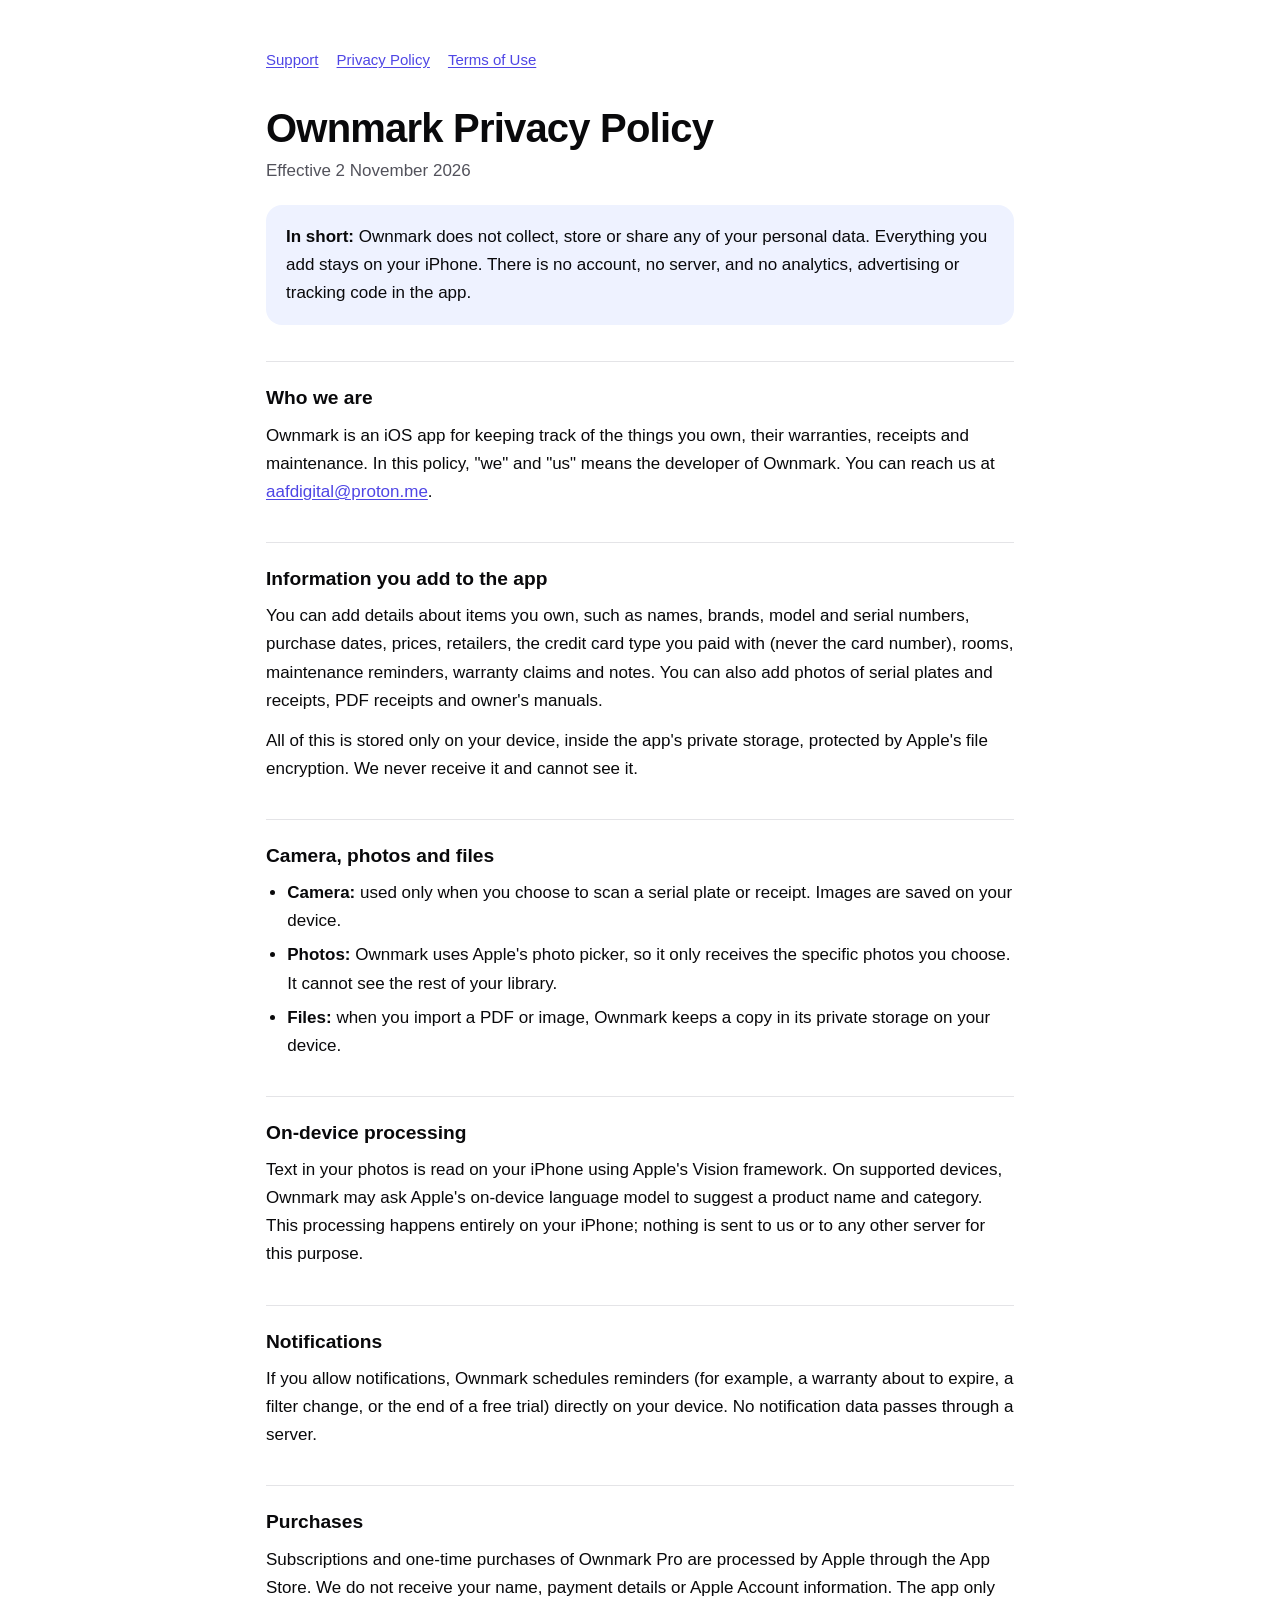
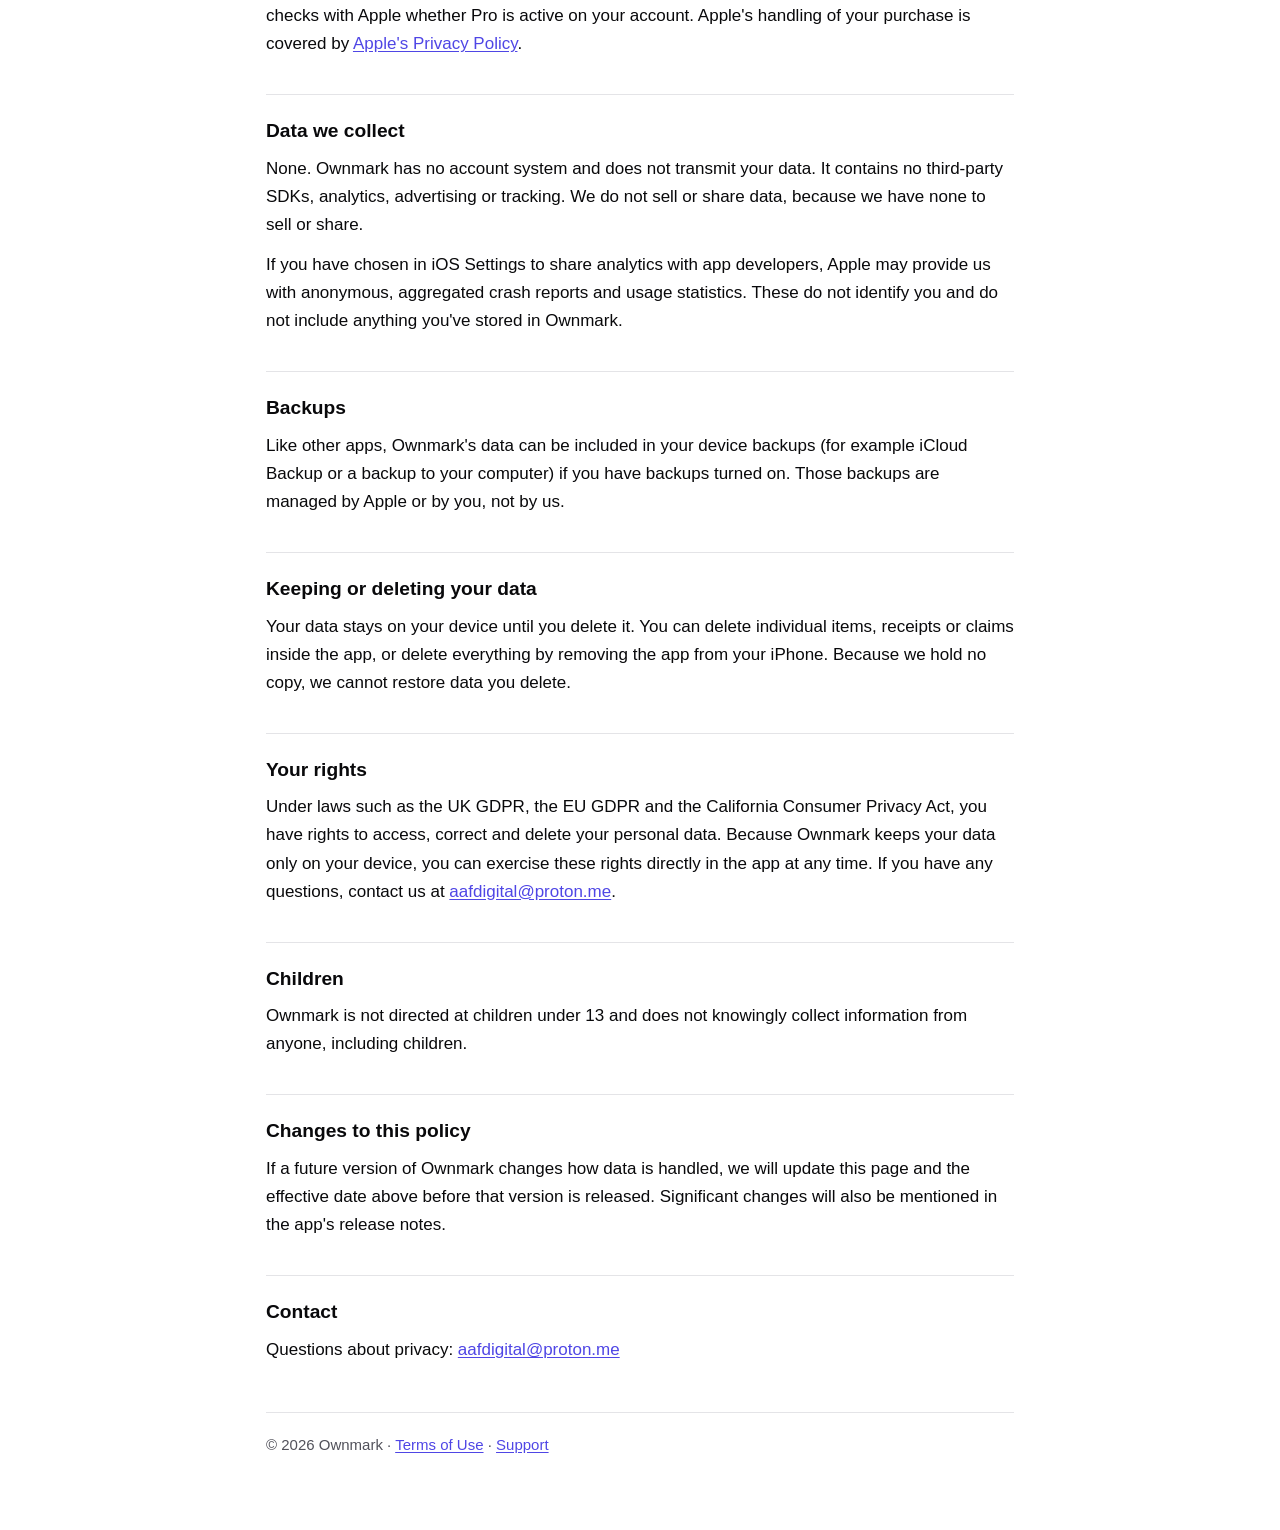
==== docs/privacy.html @ d8ae79c4 "Ownmark privacy policy, terms of use and support page Co-Authored-By: Claude Opus 5.5 <noreply@anthr" ====
<!doctype html>
<html lang="en-GB">
<head>
  <meta charset="utf-8">
  <meta name="viewport" content="width=device-width, initial-scale=1">
  <title>Ownmark Privacy Policy</title>
  <meta name="description" content="How the Ownmark iOS app handles your data: everything stays on your iPhone.">
  <link rel="stylesheet" href="style.css">
</head>
<body>
<main>
  <nav><a href="./">Support</a><a href="privacy.html">Privacy Policy</a><a href="terms.html">Terms of Use</a></nav>

  <h1>Ownmark Privacy Policy</h1>
  <p class="muted">Effective 2 November 2026</p>

  <div class="summary">
    <p><strong>In short:</strong> Ownmark does not collect, store or share any of your personal data. Everything you add stays on your iPhone. There is no account, no server, and no analytics, advertising or tracking code in the app.</p>
  </div>

  <h2>Who we are</h2>
  <p>Ownmark is an iOS app for keeping track of the things you own, their warranties, receipts and maintenance. In this policy, "we" and "us" means the developer of Ownmark. You can reach us at <a href="mailto:aafdigital@proton.me">aafdigital@proton.me</a>.</p>

  <h2>Information you add to the app</h2>
  <p>You can add details about items you own, such as names, brands, model and serial numbers, purchase dates, prices, retailers, the credit card type you paid with (never the card number), rooms, maintenance reminders, warranty claims and notes. You can also add photos of serial plates and receipts, PDF receipts and owner's manuals.</p>
  <p>All of this is stored only on your device, inside the app's private storage, protected by Apple's file encryption. We never receive it and cannot see it.</p>

  <h2>Camera, photos and files</h2>
  <ul>
    <li><strong>Camera:</strong> used only when you choose to scan a serial plate or receipt. Images are saved on your device.</li>
    <li><strong>Photos:</strong> Ownmark uses Apple's photo picker, so it only receives the specific photos you choose. It cannot see the rest of your library.</li>
    <li><strong>Files:</strong> when you import a PDF or image, Ownmark keeps a copy in its private storage on your device.</li>
  </ul>

  <h2>On-device processing</h2>
  <p>Text in your photos is read on your iPhone using Apple's Vision framework. On supported devices, Ownmark may ask Apple's on-device language model to suggest a product name and category. This processing happens entirely on your iPhone; nothing is sent to us or to any other server for this purpose.</p>

  <h2>Notifications</h2>
  <p>If you allow notifications, Ownmark schedules reminders (for example, a warranty about to expire, a filter change, or the end of a free trial) directly on your device. No notification data passes through a server.</p>

  <h2>Purchases</h2>
  <p>Subscriptions and one-time purchases of Ownmark Pro are processed by Apple through the App Store. We do not receive your name, payment details or Apple Account information. The app only checks with Apple whether Pro is active on your account. Apple's handling of your purchase is covered by <a href="https://www.apple.com/legal/privacy/">Apple's Privacy Policy</a>.</p>

  <h2>Data we collect</h2>
  <p>None. Ownmark has no account system and does not transmit your data. It contains no third-party SDKs, analytics, advertising or tracking. We do not sell or share data, because we have none to sell or share.</p>
  <p>If you have chosen in iOS Settings to share analytics with app developers, Apple may provide us with anonymous, aggregated crash reports and usage statistics. These do not identify you and do not include anything you've stored in Ownmark.</p>

  <h2>Backups</h2>
  <p>Like other apps, Ownmark's data can be included in your device backups (for example iCloud Backup or a backup to your computer) if you have backups turned on. Those backups are managed by Apple or by you, not by us.</p>

  <h2>Keeping or deleting your data</h2>
  <p>Your data stays on your device until you delete it. You can delete individual items, receipts or claims inside the app, or delete everything by removing the app from your iPhone. Because we hold no copy, we cannot restore data you delete.</p>

  <h2>Your rights</h2>
  <p>Under laws such as the UK GDPR, the EU GDPR and the California Consumer Privacy Act, you have rights to access, correct and delete your personal data. Because Ownmark keeps your data only on your device, you can exercise these rights directly in the app at any time. If you have any questions, contact us at <a href="mailto:aafdigital@proton.me">aafdigital@proton.me</a>.</p>

  <h2>Children</h2>
  <p>Ownmark is not directed at children under 13 and does not knowingly collect information from anyone, including children.</p>

  <h2>Changes to this policy</h2>
  <p>If a future version of Ownmark changes how data is handled, we will update this page and the effective date above before that version is released. Significant changes will also be mentioned in the app's release notes.</p>

  <h2>Contact</h2>
  <p>Questions about privacy: <a href="mailto:aafdigital@proton.me">aafdigital@proton.me</a></p>

  <footer>© 2026 Ownmark · <a href="terms.html">Terms of Use</a> · <a href="./">Support</a></footer>
</main>
</body>
</html>
---- docs/style.css ----
:root { --bg:#ffffff; --text:#09090b; --muted:#52525b; --accent:#4f46e5; --panel:#eef2ff; --rule:#e4e4e7; }
@media (prefers-color-scheme: dark) {
  :root { --bg:#09090b; --text:#f4f4f5; --muted:#a1a1aa; --accent:#a5b4fc; --panel:#1e1b4b; --rule:#27272a; }
}
* { box-sizing: border-box; }
html { -webkit-text-size-adjust: 100%; }
body { margin:0; background:var(--bg); color:var(--text); font-family:-apple-system, BlinkMacSystemFont, "SF Pro Text", "Inter", "Segoe UI", Roboto, "Helvetica Neue", Arial, sans-serif; font-size:17px; line-height:1.65; }
main { max-width:780px; margin:0 auto; padding:48px 16px 72px; }
nav { display:flex; gap:18px; flex-wrap:wrap; font-size:15px; margin-bottom:32px; }
h1 { font-size:clamp(1.9rem, 6vw, 2.5rem); line-height:1.15; margin:0 0 6px; letter-spacing:-0.02em; }
h2 { font-size:1.2rem; margin:36px 0 8px; padding-top:20px; border-top:1px solid var(--rule); }
p { margin:0 0 12px; }
ul { margin:0 0 12px; padding-left:1.25em; }
li { margin-bottom:6px; }
a { color:var(--accent); text-underline-offset:2px; }
.muted { color:var(--muted); }
.summary { background:var(--panel); border-radius:16px; padding:18px 20px; margin:20px 0 8px; }
.summary p:last-child, .summary ul:last-child { margin-bottom:0; }
footer { margin-top:48px; padding-top:20px; border-top:1px solid var(--rule); color:var(--muted); font-size:15px; }
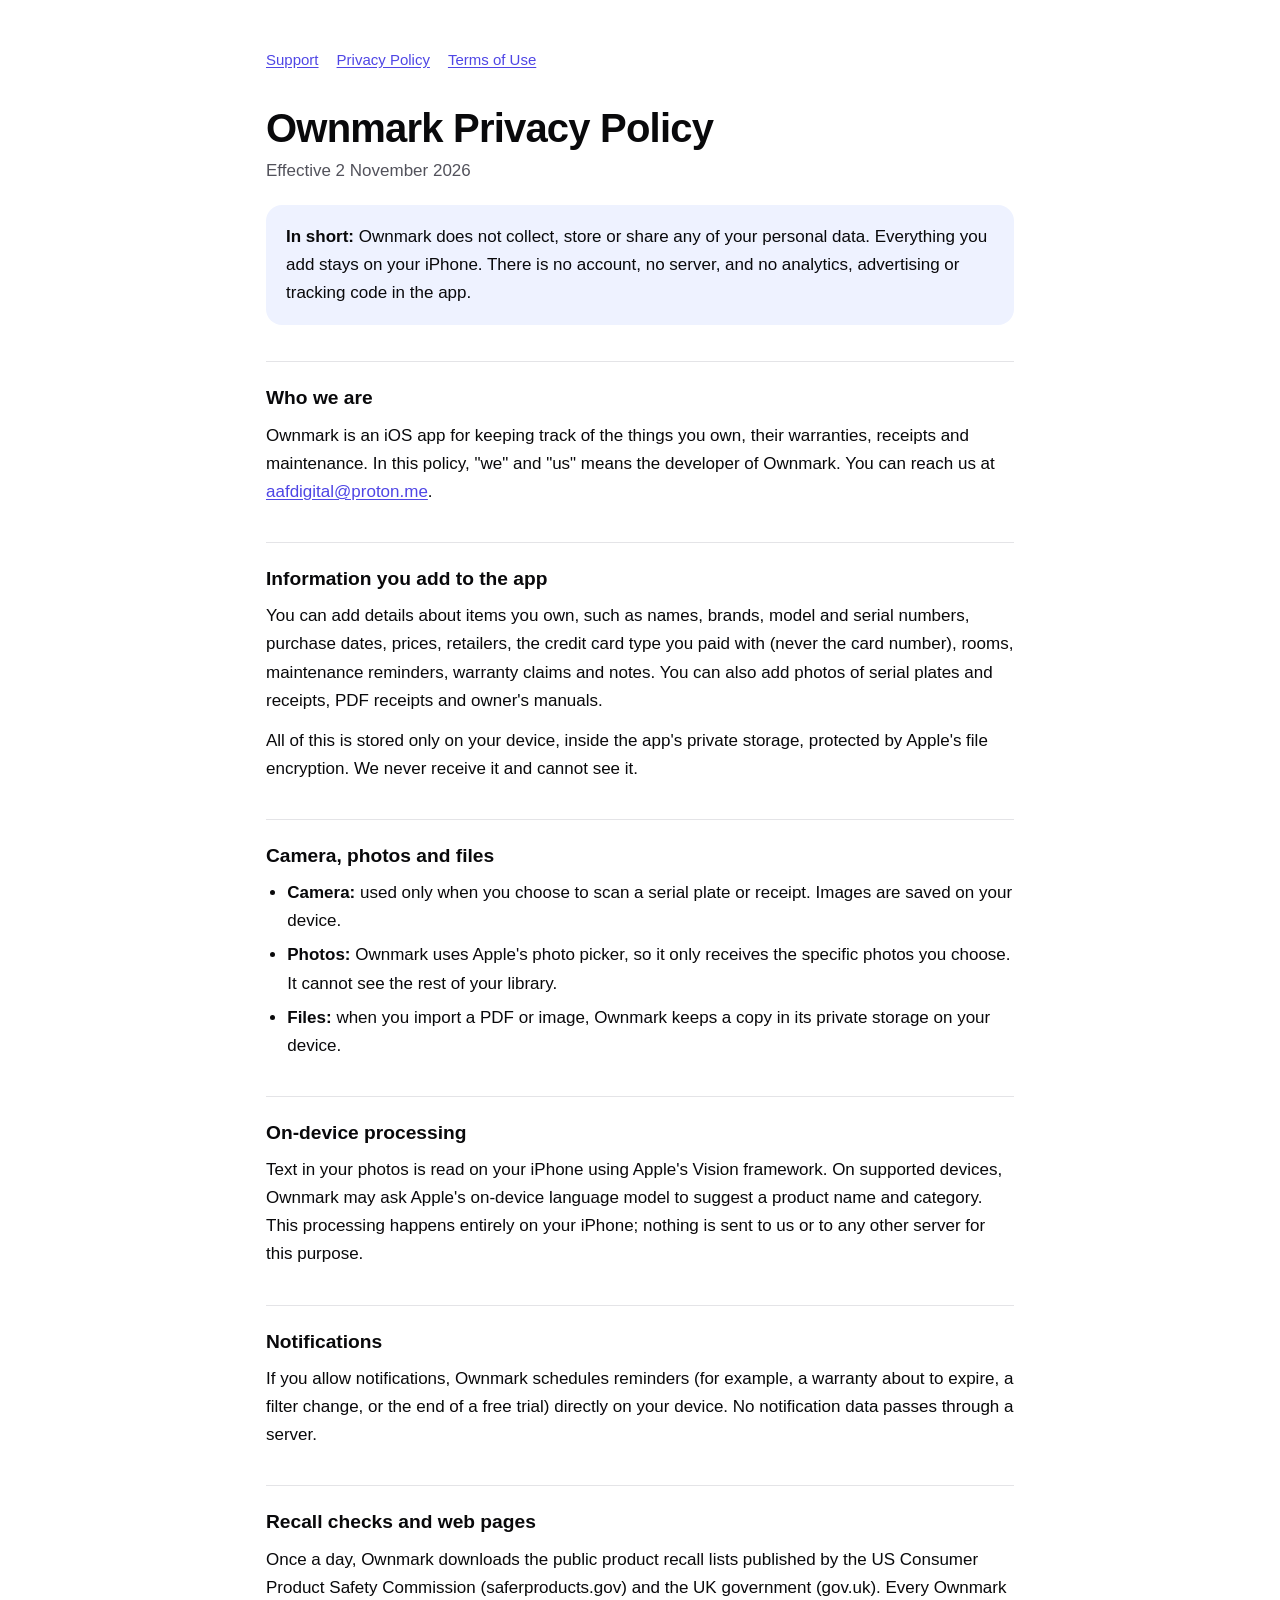
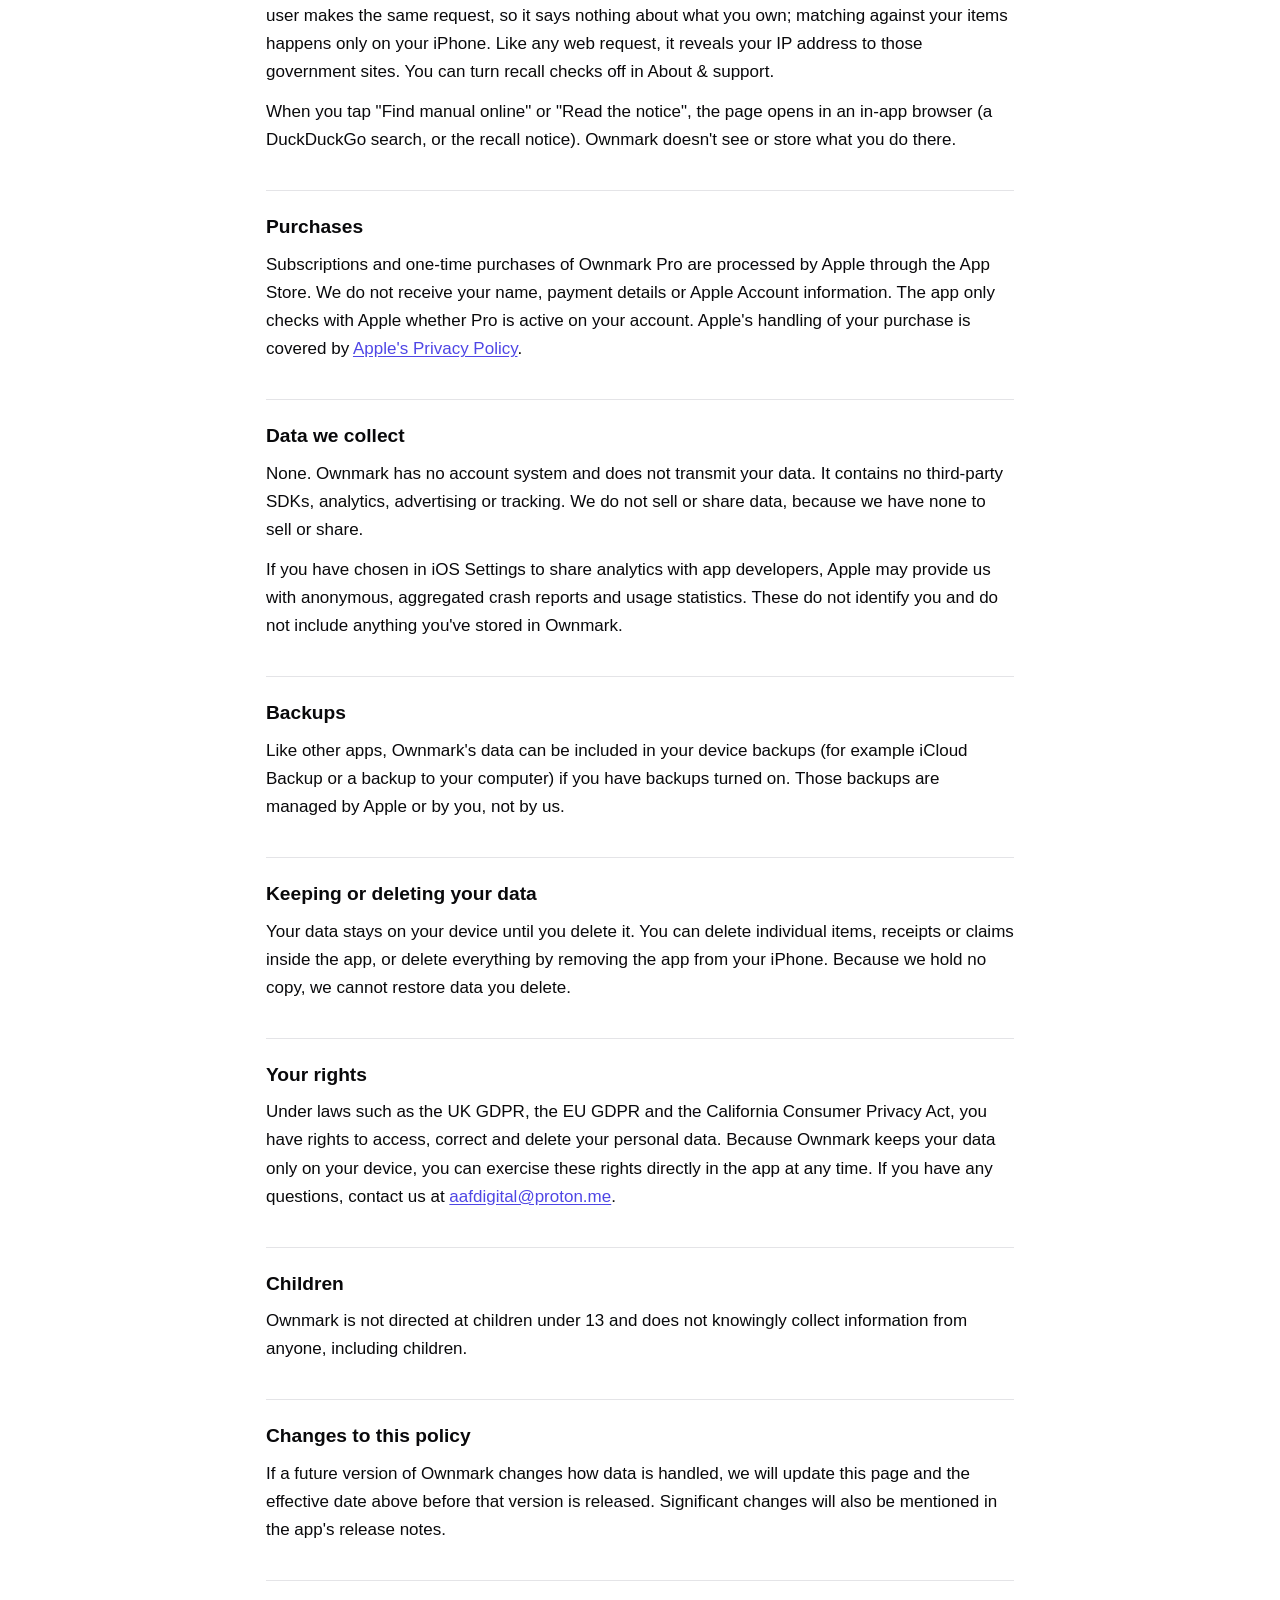
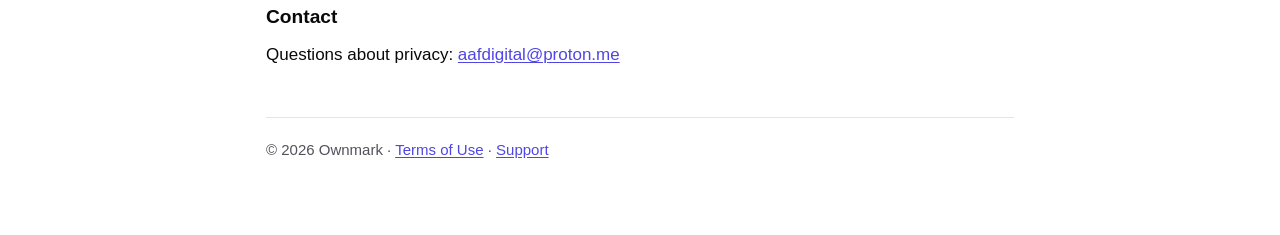
==== commit a052f0fb: "Disclose recall list downloads and in-app web pages Co-Authored-By: Claude Opus 5.5 <noreply@anthrop" ====
--- a/docs/privacy.html
+++ b/docs/privacy.html
@@ -38,6 +38,10 @@
   <h2>Notifications</h2>
   <p>If you allow notifications, Ownmark schedules reminders (for example, a warranty about to expire, a filter change, or the end of a free trial) directly on your device. No notification data passes through a server.</p>
 
+  <h2>Recall checks and web pages</h2>
+  <p>Once a day, Ownmark downloads the public product recall lists published by the US Consumer Product Safety Commission (saferproducts.gov) and the UK government (gov.uk). Every Ownmark user makes the same request, so it says nothing about what you own; matching against your items happens only on your iPhone. Like any web request, it reveals your IP address to those government sites. You can turn recall checks off in About &amp; support.</p>
+  <p>When you tap "Find manual online" or "Read the notice", the page opens in an in-app browser (a DuckDuckGo search, or the recall notice). Ownmark doesn't see or store what you do there.</p>
+
   <h2>Purchases</h2>
   <p>Subscriptions and one-time purchases of Ownmark Pro are processed by Apple through the App Store. We do not receive your name, payment details or Apple Account information. The app only checks with Apple whether Pro is active on your account. Apple's handling of your purchase is covered by <a href="https://www.apple.com/legal/privacy/">Apple's Privacy Policy</a>.</p>
 
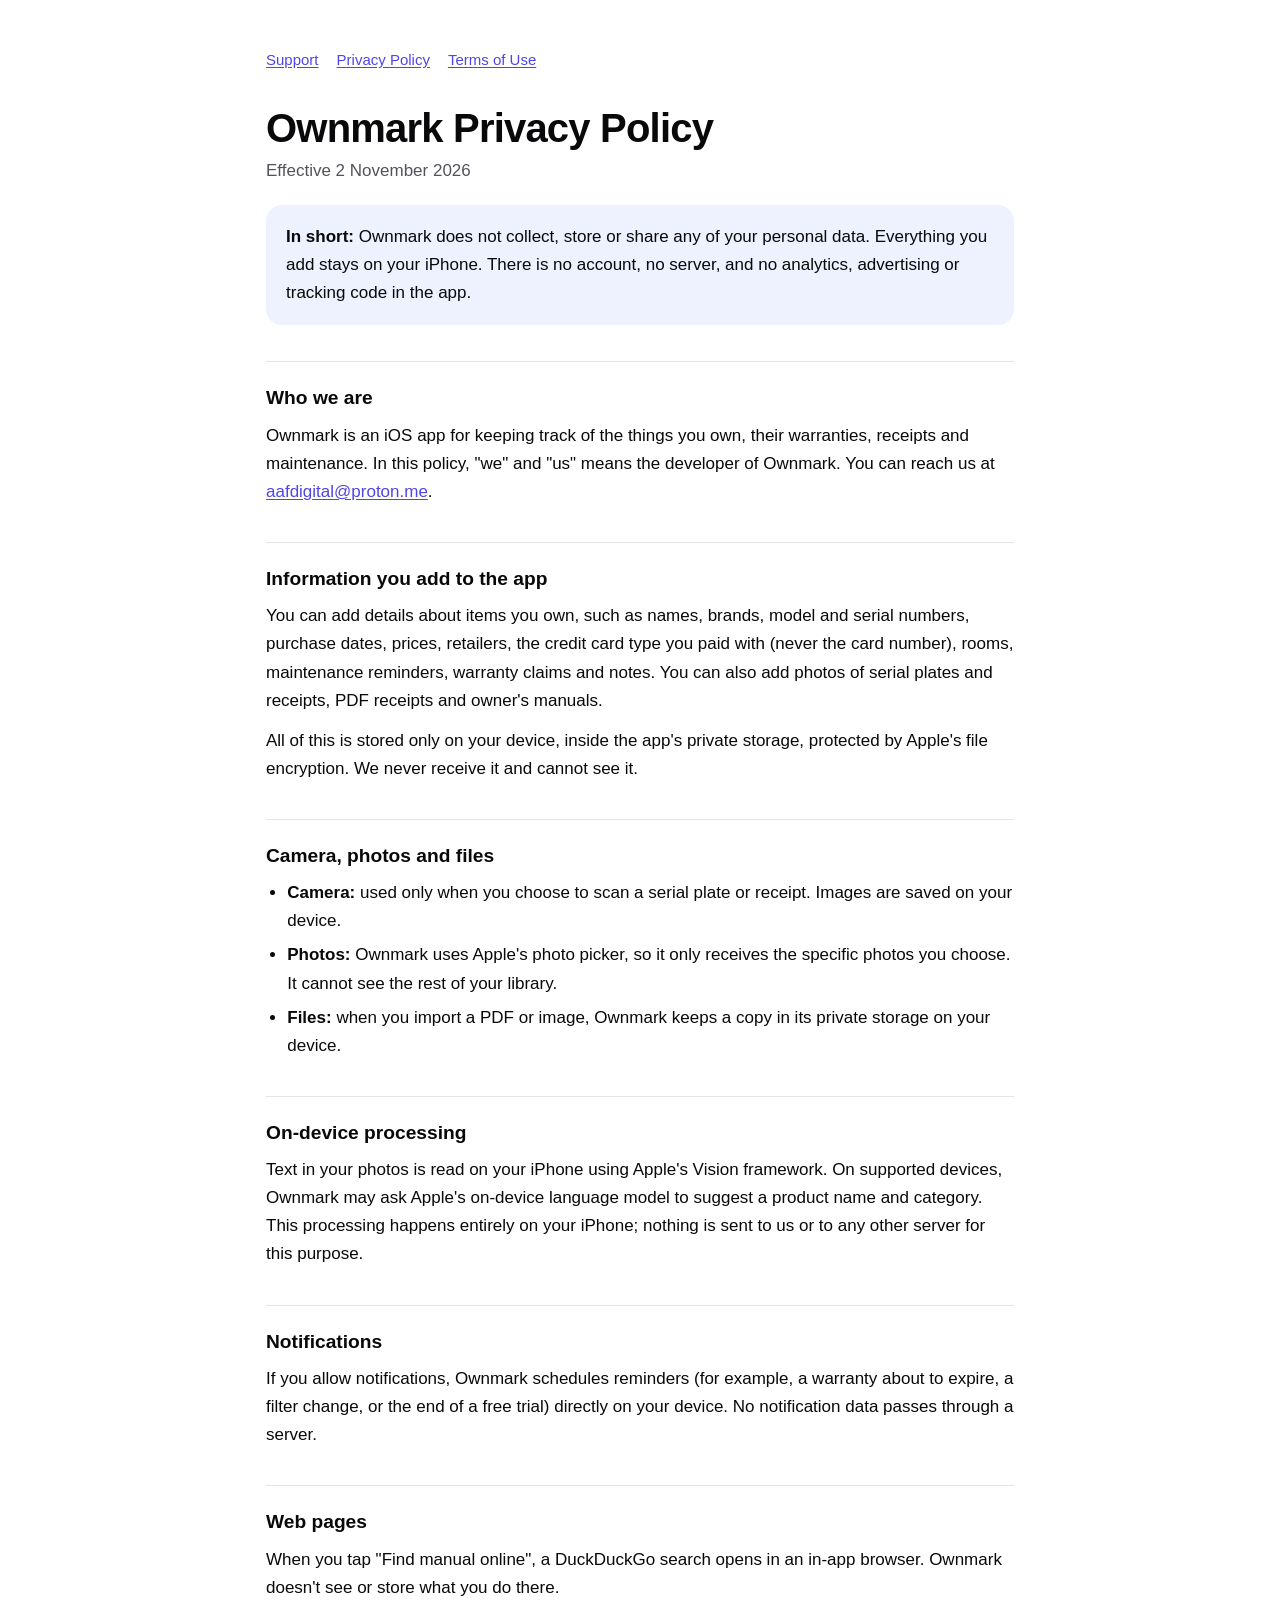
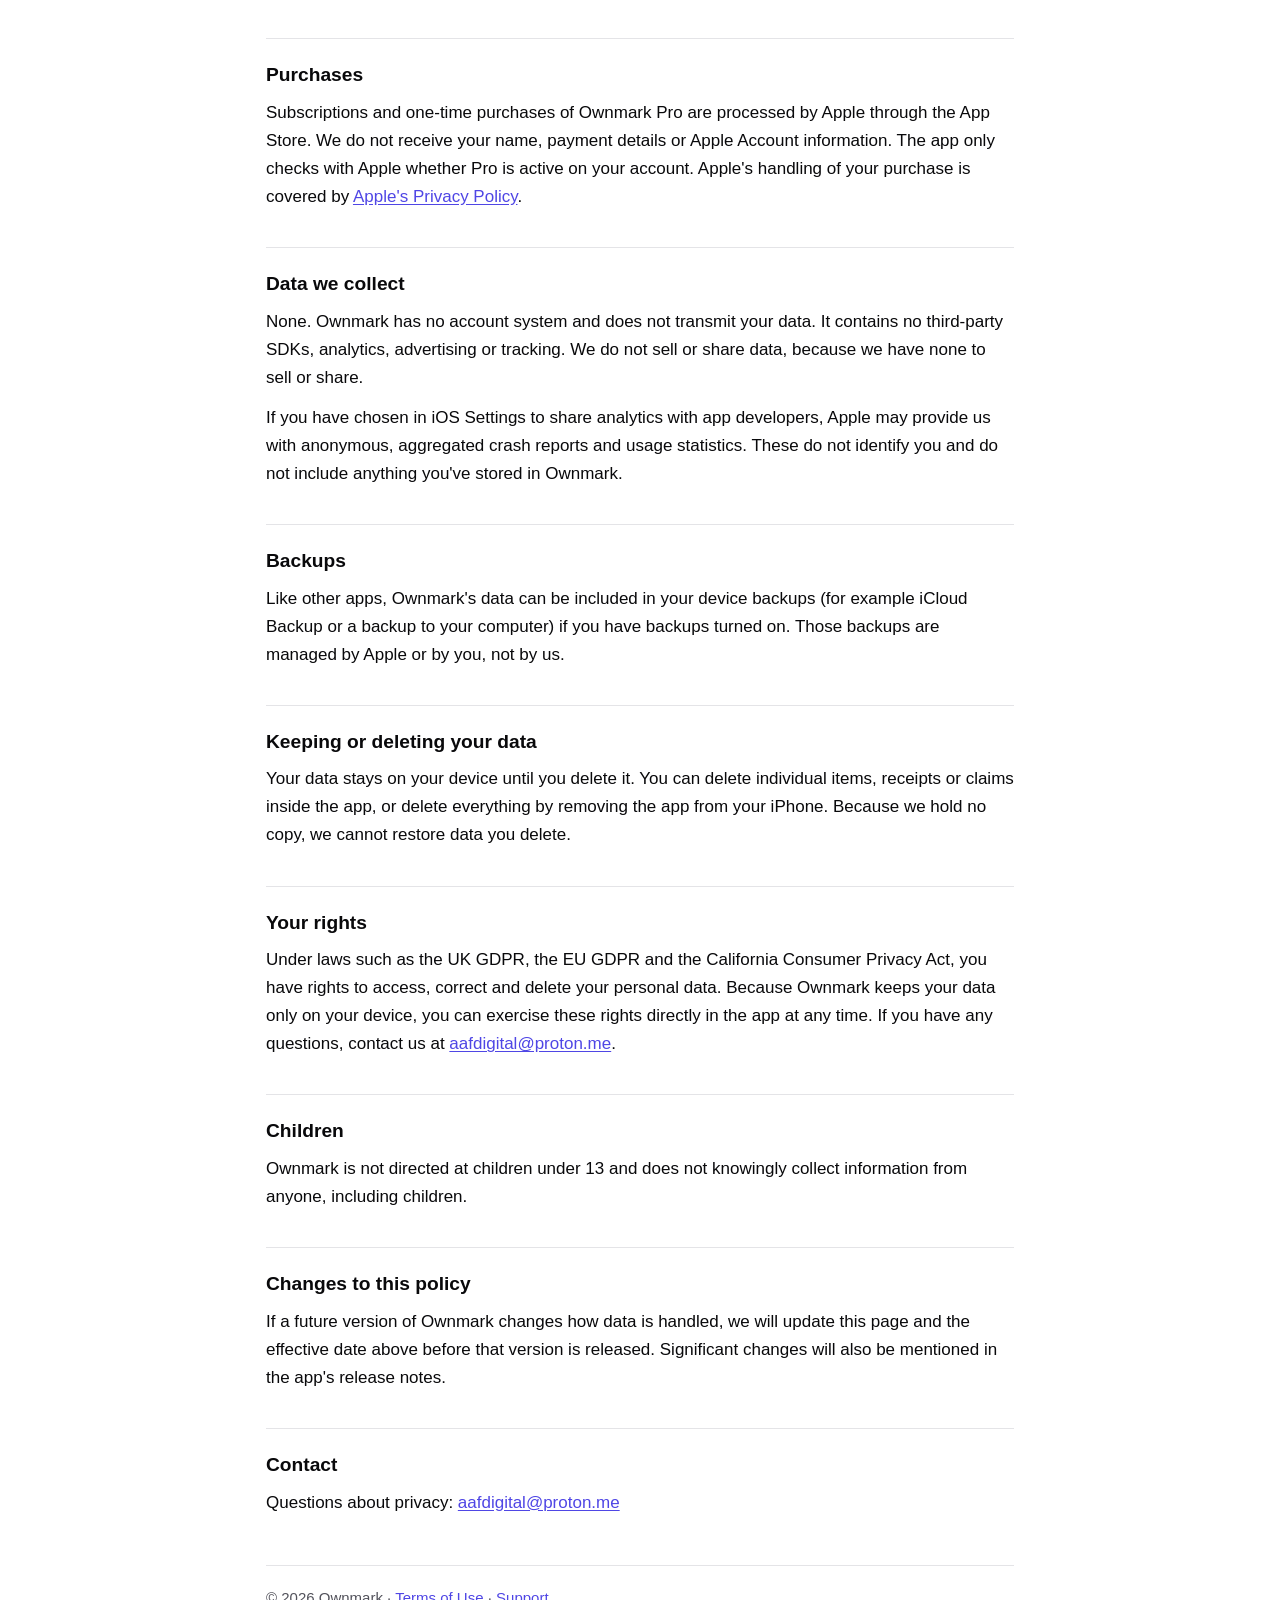
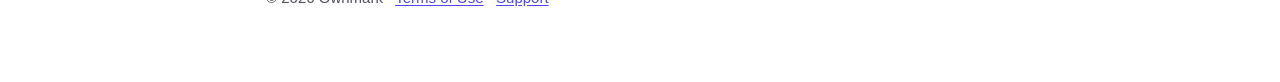
==== commit 106d7ae0: "Plain-language terms; drop recall section from privacy policy Co-Authored-By: Claude Opus 5.5 <norep" ====
--- a/docs/privacy.html
+++ b/docs/privacy.html
@@ -38,9 +38,8 @@
   <h2>Notifications</h2>
   <p>If you allow notifications, Ownmark schedules reminders (for example, a warranty about to expire, a filter change, or the end of a free trial) directly on your device. No notification data passes through a server.</p>
 
-  <h2>Recall checks and web pages</h2>
-  <p>Once a day, Ownmark downloads the public product recall lists published by the US Consumer Product Safety Commission (saferproducts.gov) and the UK government (gov.uk). Every Ownmark user makes the same request, so it says nothing about what you own; matching against your items happens only on your iPhone. Like any web request, it reveals your IP address to those government sites. You can turn recall checks off in About &amp; support.</p>
-  <p>When you tap "Find manual online" or "Read the notice", the page opens in an in-app browser (a DuckDuckGo search, or the recall notice). Ownmark doesn't see or store what you do there.</p>
+  <h2>Web pages</h2>
+  <p>When you tap "Find manual online", a DuckDuckGo search opens in an in-app browser. Ownmark doesn't see or store what you do there.</p>
 
   <h2>Purchases</h2>
   <p>Subscriptions and one-time purchases of Ownmark Pro are processed by Apple through the App Store. We do not receive your name, payment details or Apple Account information. The app only checks with Apple whether Pro is active on your account. Apple's handling of your purchase is covered by <a href="https://www.apple.com/legal/privacy/">Apple's Privacy Policy</a>.</p>
